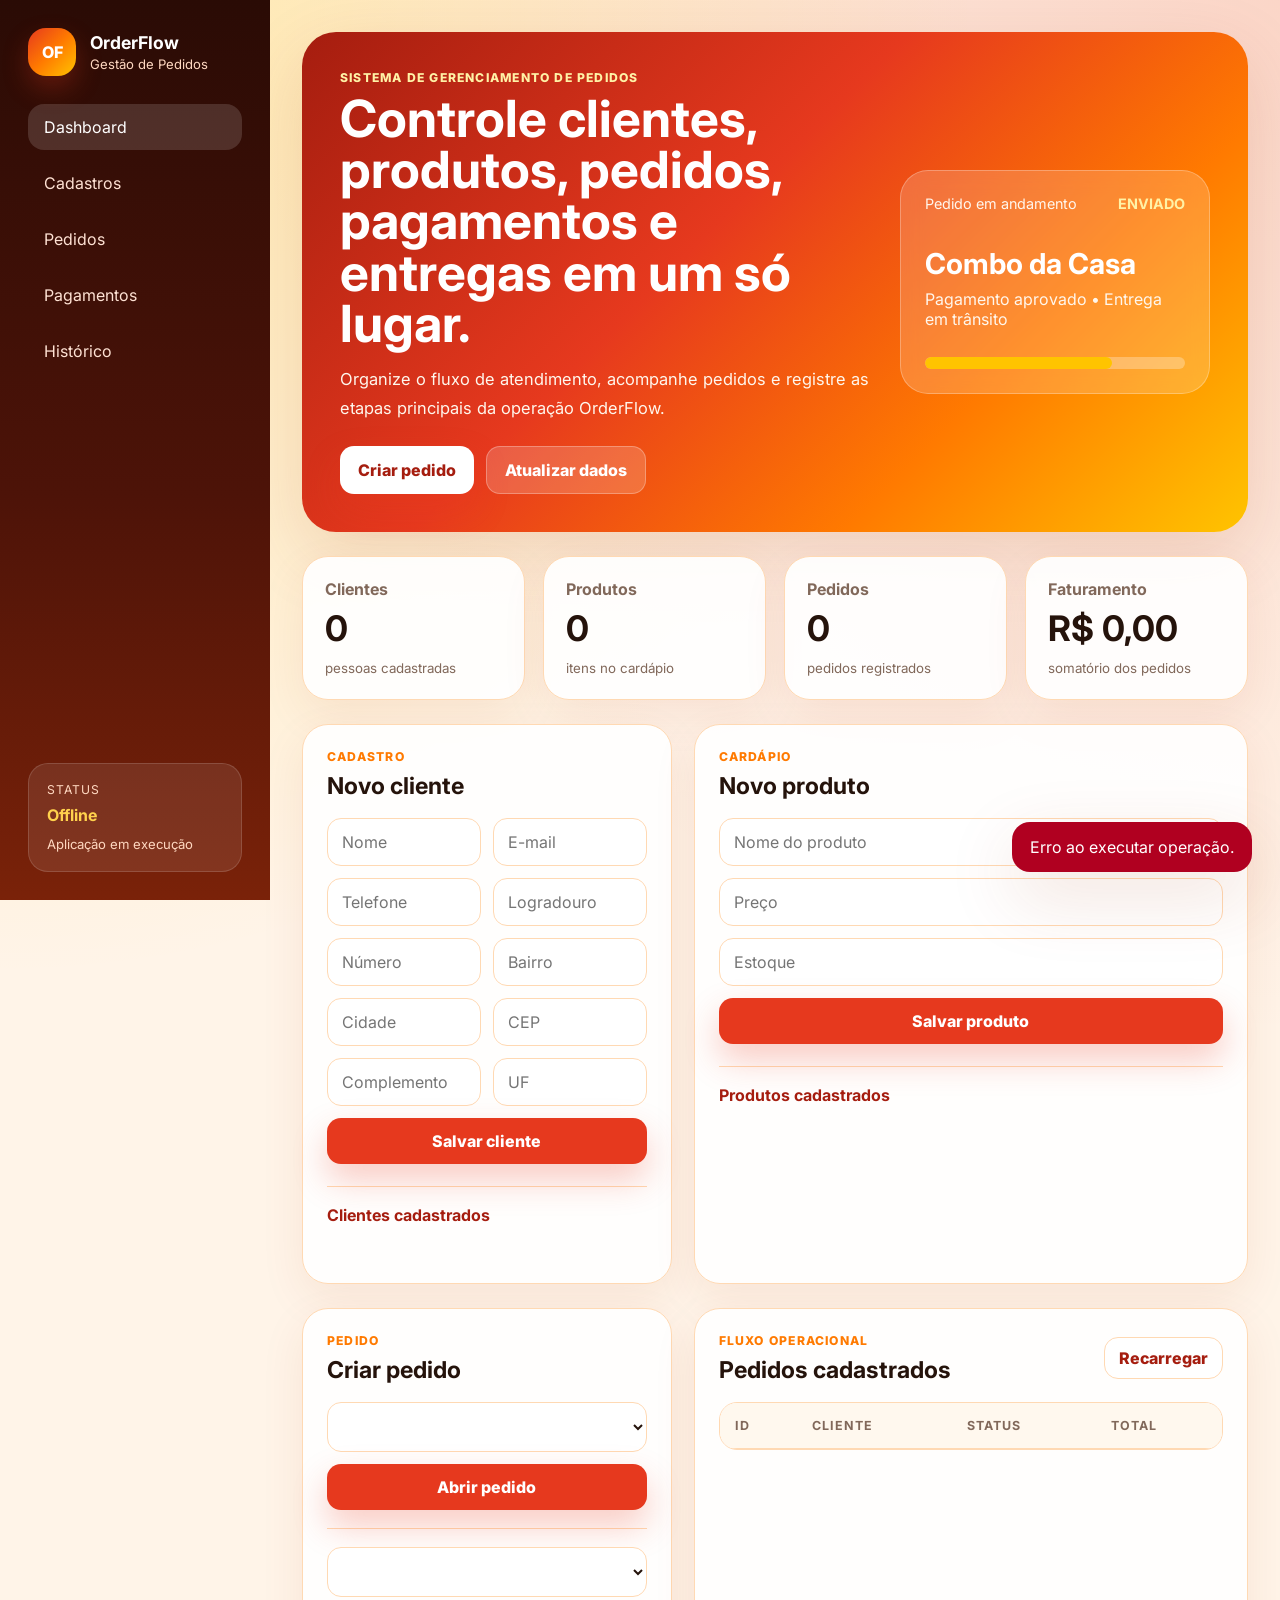
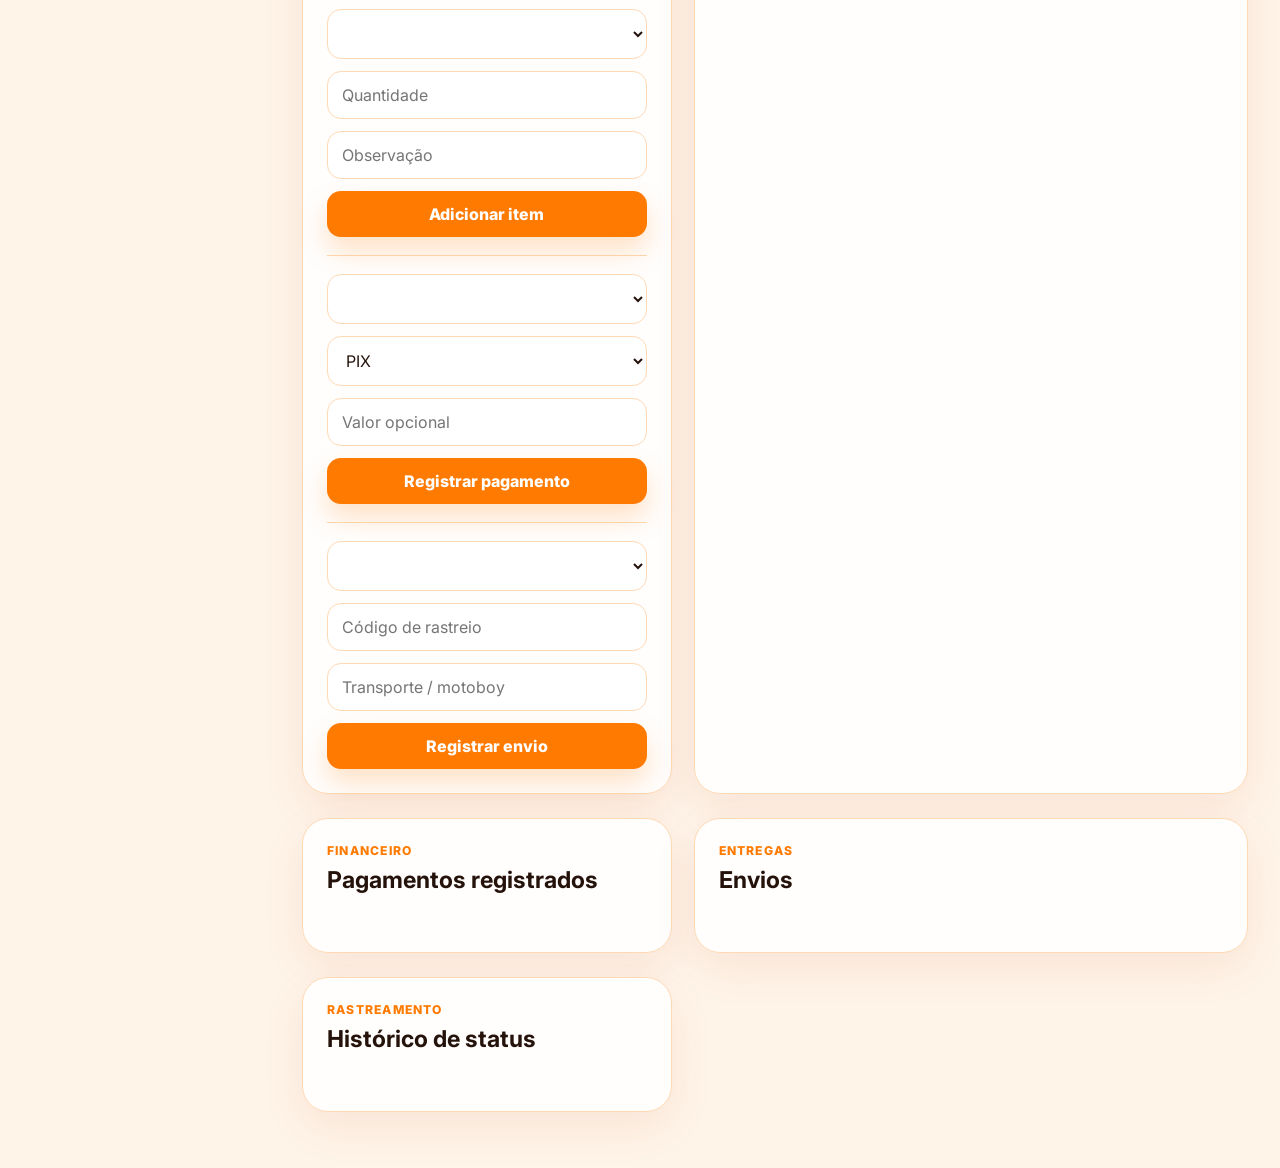
==== OrderFlow_Web/src/main/resources/static/index.html @ 85dd9ddb "OrderFlow" ====
<!DOCTYPE html>
<html lang="pt-BR">
<head>
    <meta charset="UTF-8">
    <meta name="viewport" content="width=device-width, initial-scale=1.0">
    <title>OrderFlow | Gestão de Pedidos</title>
    <link rel="preconnect" href="https://fonts.googleapis.com">
    <link rel="preconnect" href="https://fonts.gstatic.com" crossorigin>
    <link href="https://fonts.googleapis.com/css2?family=Inter:wght@400;500;600;700;800&display=swap" rel="stylesheet">
    <link rel="stylesheet" href="styles.css">
</head>
<body>
    <aside class="sidebar">
        <div class="brand">
            <div class="brand-icon">OF</div>
            <div>
                <strong>OrderFlow</strong>
                <span>Gestão de Pedidos</span>
            </div>
        </div>

        <nav>
            <a href="#dashboard" class="nav-link active">Dashboard</a>
            <a href="#cadastros" class="nav-link">Cadastros</a>
            <a href="#pedidos" class="nav-link">Pedidos</a>
            <a href="#financeiro" class="nav-link">Pagamentos</a>
            <a href="#historico" class="nav-link">Histórico</a>
        </nav>

        <div class="sidebar-card">
            <span>Status</span>
            <strong id="api-status">Verificando...</strong>
            <small>Aplicação em execução</small>
        </div>
    </aside>

    <main class="app">
        <section class="hero" id="dashboard">
            <div>
                <p class="eyebrow">Sistema de gerenciamento de pedidos</p>
                <h1>Controle clientes, produtos, pedidos, pagamentos e entregas em um só lugar.</h1>
                <p class="hero-text">Organize o fluxo de atendimento, acompanhe pedidos e registre as etapas principais da operação OrderFlow.</p>
                <div class="hero-actions">
                    <button class="primary" onclick="document.querySelector('#form-pedido').scrollIntoView({behavior:'smooth'})">Criar pedido</button>
                    <button class="ghost" onclick="carregarTudo()">Atualizar dados</button>
                </div>
            </div>
            <div class="order-preview">
                <div class="ticket-header">
                    <span>Pedido em andamento</span>
                    <strong id="preview-status">ENVIADO</strong>
                </div>
                <h3 id="preview-title">Combo da Casa</h3>
                <p id="preview-subtitle">Pagamento aprovado • Entrega em trânsito</p>
                <div class="progress-line"><span></span></div>
            </div>
        </section>

        <section class="metrics-grid">
            <article class="metric-card">
                <span>Clientes</span>
                <strong id="total-clientes">0</strong>
                <small>pessoas cadastradas</small>
            </article>
            <article class="metric-card">
                <span>Produtos</span>
                <strong id="total-produtos">0</strong>
                <small>itens no cardápio</small>
            </article>
            <article class="metric-card">
                <span>Pedidos</span>
                <strong id="total-pedidos">0</strong>
                <small>pedidos registrados</small>
            </article>
            <article class="metric-card">
                <span>Faturamento</span>
                <strong id="total-faturamento">R$ 0,00</strong>
                <small>somatório dos pedidos</small>
            </article>
        </section>

        <section class="content-grid" id="cadastros">
            <div class="panel">
                <div class="panel-header">
                    <div>
                        <p class="eyebrow">Cadastro</p>
                        <h2>Novo cliente</h2>
                    </div>
                </div>
                <form id="form-cliente" class="form-grid">
                    <input name="nome" placeholder="Nome" required>
                    <input name="email" placeholder="E-mail" required>
                    <input name="telefone" placeholder="Telefone" required>
                    <input name="logradouro" placeholder="Logradouro">
                    <input name="numero" type="number" placeholder="Número">
                    <input name="bairro" placeholder="Bairro">
                    <input name="cidade" placeholder="Cidade">
                    <input name="cep" placeholder="CEP">
                    <input name="complemento" placeholder="Complemento">
                    <input name="estado" placeholder="UF" maxlength="2">
                    <button class="primary full" type="submit">Salvar cliente</button>
                </form>

                <div class="list-header">
                    <h3>Clientes cadastrados</h3>
                </div>
                <div class="cards-list" id="lista-clientes"></div>
                <div class="pagination" id="pagination-clientes"></div>
            </div>

            <div class="panel">
                <div class="panel-header">
                    <div>
                        <p class="eyebrow">Cardápio</p>
                        <h2>Novo produto</h2>
                    </div>
                </div>
                <form id="form-produto" class="form-grid compact">
                    <input name="nome" placeholder="Nome do produto" required>
                    <input name="preco" type="number" step="0.01" placeholder="Preço" required>
                    <input name="estoque" type="number" placeholder="Estoque" required>
                    <button class="primary full" type="submit">Salvar produto</button>
                </form>

                <div class="list-header">
                    <h3>Produtos cadastrados</h3>
                </div>
                <div class="cards-list" id="lista-produtos"></div>
                <div class="pagination" id="pagination-produtos"></div>
            </div>
        </section>

        <section class="content-grid" id="pedidos">
            <div class="panel">
                <div class="panel-header">
                    <div>
                        <p class="eyebrow">Pedido</p>
                        <h2>Criar pedido</h2>
                    </div>
                </div>
                <form id="form-pedido" class="form-grid compact">
                    <select name="idCliente" id="select-cliente" required></select>
                    <button class="primary full" type="submit">Abrir pedido</button>
                </form>

                <form id="form-item" class="form-grid compact divided">
                    <select name="idPedido" id="select-pedido-item" required></select>
                    <select name="idProduto" id="select-produto" required></select>
                    <input name="quantidade" type="number" min="1" placeholder="Quantidade" required>
                    <input name="obs" placeholder="Observação">
                    <button class="secondary full" type="submit">Adicionar item</button>
                </form>

                <form id="form-pagamento" class="form-grid compact divided">
                    <select name="idPedido" id="select-pedido-pagamento" required></select>
                    <select name="metodoPagamento" required>
                        <option value="PIX">PIX</option>
                        <option value="Cartão de Crédito">Cartão de Crédito</option>
                        <option value="Cartão de Débito">Cartão de Débito</option>
                        <option value="Dinheiro">Dinheiro</option>
                    </select>
                    <input name="valor" type="number" step="0.01" placeholder="Valor opcional">
                    <button class="secondary full" type="submit">Registrar pagamento</button>
                </form>

                <form id="form-entrega" class="form-grid compact divided">
                    <select name="idPedido" id="select-pedido-entrega" required></select>
                    <input name="codigoRastreio" placeholder="Código de rastreio">
                    <input name="transporte" placeholder="Transporte / motoboy">
                    <button class="secondary full" type="submit">Registrar envio</button>
                </form>
            </div>

            <div class="panel wide">
                <div class="panel-header">
                    <div>
                        <p class="eyebrow">Fluxo operacional</p>
                        <h2>Pedidos cadastrados</h2>
                    </div>
                    <button class="ghost small" onclick="carregarTudo()">Recarregar</button>
                </div>
                <div class="table-wrap">
                    <table>
                        <thead>
                            <tr>
                                <th>ID</th>
                                <th>Cliente</th>
                                <th>Status</th>
                                <th>Total</th>
                                <th>Ações</th>
                            </tr>
                        </thead>
                        <tbody id="tabela-pedidos"></tbody>
                    </table>
                </div>
                <div class="pagination" id="pagination-pedidos"></div>
            </div>
        </section>

        <section class="content-grid" id="financeiro">
            <div class="panel wide">
                <div class="panel-header">
                    <div>
                        <p class="eyebrow">Financeiro</p>
                        <h2>Pagamentos registrados</h2>
                    </div>
                </div>
                <div class="cards-list" id="lista-pagamentos"></div>
                <div class="pagination" id="pagination-pagamentos"></div>
            </div>

            <div class="panel">
                <div class="panel-header">
                    <div>
                        <p class="eyebrow">Entregas</p>
                        <h2>Envios</h2>
                    </div>
                </div>
                <div class="cards-list" id="lista-entregas"></div>
                <div class="pagination" id="pagination-entregas"></div>
            </div>
        </section>

        <section class="content-grid" id="historico">
            <div class="panel wide">
                <div class="panel-header">
                    <div>
                        <p class="eyebrow">Rastreamento</p>
                        <h2>Histórico de status</h2>
                    </div>
                </div>
                <div class="timeline" id="timeline"></div>
                <div class="pagination" id="pagination-historico"></div>
            </div>
        </section>

        <div id="toast" class="toast"></div>
    </main>

    <script src="app.js"></script>
</body>
</html>
---- OrderFlow_Web/src/main/resources/static/styles.css ----
:root {
    --bg: #fff4e8;
    --surface: #ffffff;
    --surface-soft: #fff0d6;
    --text: #25130b;
    --muted: #81685a;
    --primary: #e6391e;
    --primary-dark: #a51d0f;
    --secondary: #ff7a00;
    --accent: #ffc400;
    --danger: #b00020;
    --success: #189b55;
    --line: #ffd9b3;
    --shadow: 0 24px 70px rgba(164, 55, 0, 0.15);
}

* { box-sizing: border-box; }
html { scroll-behavior: smooth; }
body {
    margin: 0;
    font-family: 'Inter', system-ui, -apple-system, BlinkMacSystemFont, 'Segoe UI', sans-serif;
    background:
        radial-gradient(circle at top left, rgba(255, 196, 0, .28) 0, transparent 32%),
        radial-gradient(circle at top right, rgba(230, 57, 30, .16) 0, transparent 34%),
        var(--bg);
    color: var(--text);
}

button, input, select { font: inherit; }

.sidebar {
    position: fixed;
    inset: 0 auto 0 0;
    width: 270px;
    padding: 28px;
    background: linear-gradient(180deg, #2a0b05, #4d1308 55%, #7a2209);
    color: #fff;
    display: flex;
    flex-direction: column;
    gap: 28px;
}

.brand { display: flex; align-items: center; gap: 14px; }
.brand-icon {
    width: 48px; height: 48px; border-radius: 18px;
    display: grid; place-items: center;
    background: linear-gradient(135deg, var(--primary), var(--secondary), var(--accent));
    font-weight: 800;
    color: #fff;
    box-shadow: 0 12px 26px rgba(230, 57, 30, .28);
}
.brand strong { display: block; font-size: 1.1rem; }
.brand span, .sidebar-card small { color: #ffd8c1; font-size: .82rem; }

nav { display: grid; gap: 10px; }
.nav-link {
    color: #ffe2d4; text-decoration: none; padding: 13px 16px; border-radius: 16px;
    transition: .2s ease;
}
.nav-link:hover, .nav-link.active { background: rgba(255,255,255,.14); color: #fff; }

.sidebar-card {
    margin-top: auto;
    padding: 18px;
    border-radius: 20px;
    background: rgba(255,255,255,.09);
    border: 1px solid rgba(255,255,255,.14);
}
.sidebar-card span { display: block; color: #ffd8c1; font-size: .76rem; text-transform: uppercase; letter-spacing: .08em; }
.sidebar-card strong { display: block; margin: 8px 0; color: #ffd24d; }

.app { margin-left: 270px; padding: 32px; }

.hero {
    min-height: 320px;
    border-radius: 34px;
    padding: 38px;
    display: grid;
    grid-template-columns: 1.45fr .85fr;
    gap: 30px;
    align-items: center;
    background: linear-gradient(135deg, #a51d0f, #e6391e 42%, #ff7a00 72%, #ffc400);
    color: #fff;
    box-shadow: var(--shadow);
}

.eyebrow { margin: 0 0 8px; color: var(--secondary); font-size: .76rem; text-transform: uppercase; font-weight: 800; letter-spacing: .1em; }
.hero .eyebrow { color: #fff2a6; }
h1 { margin: 0; font-size: clamp(2rem, 4vw, 4rem); line-height: 1; max-width: 820px; }
.hero-text { color: #fff7ed; max-width: 680px; font-size: 1.03rem; line-height: 1.7; }
.hero-actions { display: flex; gap: 12px; flex-wrap: wrap; margin-top: 24px; }

button {
    border: none; border-radius: 14px; padding: 13px 18px; cursor: pointer; font-weight: 800;
    transition: transform .15s ease, box-shadow .15s ease, opacity .15s ease;
}
button:hover { transform: translateY(-1px); }
button:disabled { opacity: .55; cursor: not-allowed; transform: none; }
.primary { background: var(--primary); color: #fff; box-shadow: 0 16px 34px rgba(230, 57, 30, .26); }
.hero .primary { background: #fff; color: var(--primary-dark); }
.secondary { background: var(--secondary); color: #fff; box-shadow: 0 14px 28px rgba(255, 122, 0, .22); }
.ghost { background: rgba(255,255,255,.18); color: inherit; border: 1px solid rgba(255,255,255,.28); }
.ghost.small { color: var(--primary-dark); border-color: var(--line); background: #fff; padding: 10px 14px; }
.full { width: 100%; }

.order-preview {
    background: rgba(255,255,255,.18);
    border: 1px solid rgba(255,255,255,.27);
    padding: 24px;
    border-radius: 28px;
    backdrop-filter: blur(10px);
}
.ticket-header { display: flex; justify-content: space-between; gap: 12px; color: #fff7ed; font-size: .9rem; }
.ticket-header strong { color: #fff2a6; }
.order-preview h3 { font-size: 1.8rem; margin: 34px 0 8px; }
.order-preview p { margin: 0; color: #fff7ed; }
.progress-line { margin-top: 28px; height: 12px; border-radius: 999px; background: rgba(255,255,255,.28); overflow: hidden; }
.progress-line span { display: block; height: 100%; width: 72%; border-radius: inherit; background: var(--accent); }

.metrics-grid {
    display: grid;
    grid-template-columns: repeat(4, minmax(0, 1fr));
    gap: 18px;
    margin: 24px 0;
}
.metric-card, .panel {
    background: rgba(255,255,255,.92);
    border: 1px solid var(--line);
    border-radius: 26px;
    box-shadow: 0 15px 45px rgba(164, 55, 0, .08);
}
.metric-card { padding: 22px; }
.metric-card span { display: block; color: var(--muted); font-weight: 700; }
.metric-card strong { display: block; font-size: 2.2rem; margin: 8px 0; }
.metric-card small { color: var(--muted); }

.content-grid {
    display: grid;
    grid-template-columns: minmax(310px, .8fr) minmax(420px, 1.2fr);
    gap: 22px;
    margin-bottom: 24px;
}
.panel { padding: 24px; }
.panel.wide { min-width: 0; }
.panel-header { display: flex; justify-content: space-between; align-items: center; gap: 14px; margin-bottom: 18px; }
.panel-header h2 { margin: 0; font-size: 1.45rem; }
.list-header { margin-top: 22px; padding-top: 18px; border-top: 1px solid var(--line); }
.list-header h3 { margin: 0; font-size: 1rem; color: var(--primary-dark); }

.form-grid { display: grid; grid-template-columns: repeat(2, minmax(0, 1fr)); gap: 12px; }
.form-grid.compact { grid-template-columns: 1fr; }
.form-grid.divided { margin-top: 18px; padding-top: 18px; border-top: 1px solid var(--line); }
input, select {
    width: 100%;
    border: 1px solid var(--line);
    background: #fff;
    color: var(--text);
    border-radius: 14px;
    padding: 13px 14px;
    outline: none;
}
input:focus, select:focus { border-color: var(--secondary); box-shadow: 0 0 0 4px rgba(255, 122, 0, .12); }
.form-grid .full { grid-column: 1 / -1; }

.cards-list { display: grid; gap: 12px; margin-top: 18px; }
.data-card, .product-card, .delivery-card, .payment-card {
    border: 1px solid var(--line);
    border-radius: 18px;
    padding: 15px;
    background: #fff;
}
.product-card, .data-card, .payment-card { display: flex; justify-content: space-between; gap: 12px; align-items: center; }
.product-card strong, .delivery-card strong, .data-card strong, .payment-card strong { display: block; }
.product-card span, .delivery-card span, .data-card span, .payment-card span { color: var(--muted); font-size: .9rem; }
.price { color: var(--primary-dark); font-weight: 800; white-space: nowrap; }
.muted { color: var(--muted); }

.table-wrap { overflow: auto; border-radius: 18px; border: 1px solid var(--line); }
table { width: 100%; border-collapse: collapse; min-width: 640px; background: #fff; }
th, td { padding: 15px; text-align: left; border-bottom: 1px solid var(--line); }
th { font-size: .78rem; color: var(--muted); text-transform: uppercase; letter-spacing: .08em; background: #fff8ee; }
tr:last-child td { border-bottom: 0; }
.status {
    display: inline-flex; align-items: center; justify-content: center;
    min-width: 104px; padding: 7px 10px; border-radius: 999px;
    background: var(--surface-soft); color: var(--primary-dark); font-size: .78rem; font-weight: 800;
}
.action-row { display: flex; gap: 8px; flex-wrap: wrap; }
.action-row button { padding: 9px 11px; font-size: .82rem; }

.pagination {
    display: flex;
    align-items: center;
    justify-content: flex-end;
    gap: 8px;
    flex-wrap: wrap;
    margin-top: 16px;
}
.pagination span { color: var(--muted); font-size: .88rem; margin-right: 6px; }
.pagination button {
    padding: 8px 11px;
    border: 1px solid var(--line);
    background: #fff;
    color: var(--primary-dark);
    border-radius: 12px;
    box-shadow: none;
}
.pagination button.active {
    background: var(--primary);
    border-color: var(--primary);
    color: #fff;
}

.timeline { display: grid; gap: 12px; }
.timeline-item {
    display: grid;
    grid-template-columns: 12px 1fr;
    gap: 14px;
    align-items: start;
    padding: 14px;
    border: 1px solid var(--line);
    border-radius: 18px;
    background: #fff;
}
.timeline-dot { width: 12px; height: 12px; margin-top: 5px; border-radius: 999px; background: var(--secondary); box-shadow: 0 0 0 6px rgba(255,122,0,.13); }
.timeline-item strong { display: block; }
.timeline-item span { color: var(--muted); font-size: .9rem; }

.toast {
    position: fixed;
    right: 28px;
    bottom: 28px;
    max-width: 420px;
    padding: 15px 18px;
    border-radius: 18px;
    background: #3a1008;
    color: #fff;
    box-shadow: var(--shadow);
    opacity: 0;
    pointer-events: none;
    transform: translateY(16px);
    transition: .22s ease;
    z-index: 10;
}
.toast.show { opacity: 1; transform: translateY(0); }
.toast.error { background: var(--danger); }

@media (max-width: 1100px) {
    .sidebar { position: static; width: auto; flex-direction: row; align-items: center; flex-wrap: wrap; }
    .sidebar-card { margin-top: 0; margin-left: auto; }
    nav { grid-template-columns: repeat(5, auto); }
    .app { margin-left: 0; padding: 18px; }
    .hero, .content-grid { grid-template-columns: 1fr; }
    .metrics-grid { grid-template-columns: repeat(2, minmax(0, 1fr)); }
}

@media (max-width: 720px) {
    .sidebar { padding: 18px; }
    nav { width: 100%; grid-template-columns: repeat(2, 1fr); }
    .hero { padding: 24px; border-radius: 24px; }
    .metrics-grid { grid-template-columns: 1fr; }
    .form-grid { grid-template-columns: 1fr; }
    .product-card, .data-card, .payment-card { align-items: flex-start; flex-direction: column; }
    .pagination { justify-content: flex-start; }
}
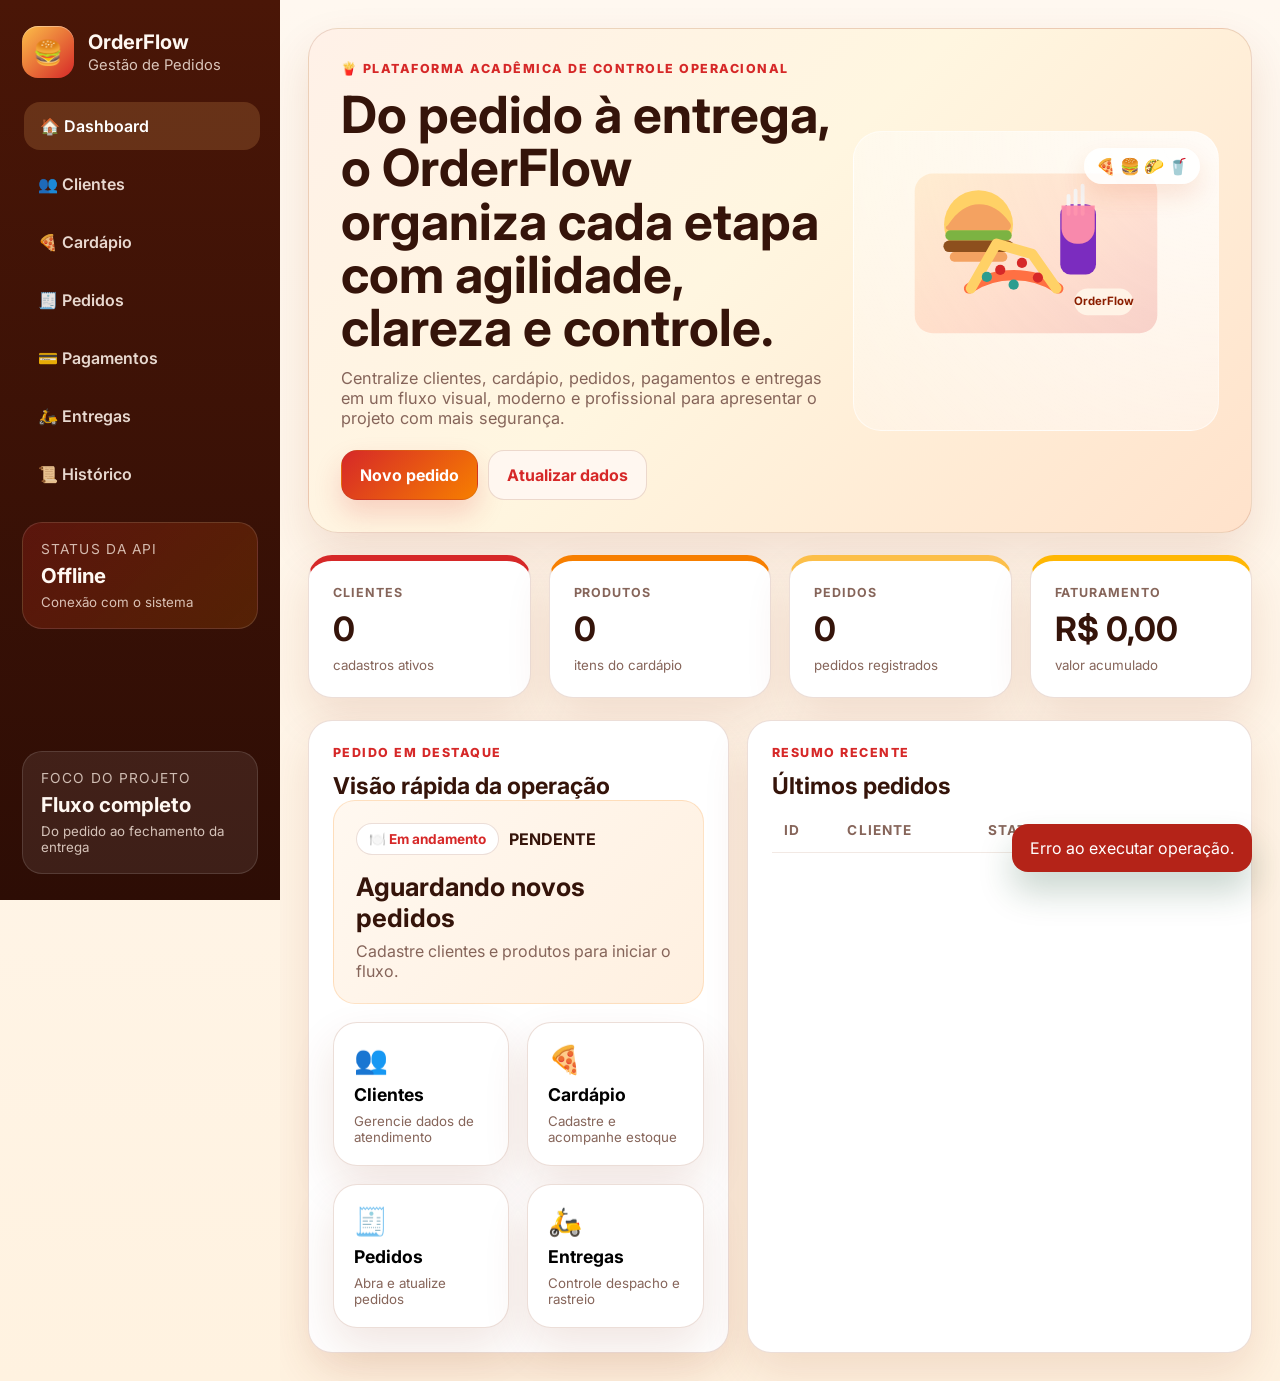
==== commit 18eccd4d: "OrderFlow" ====
--- a/OrderFlow_Web/src/main/resources/static/index.html
+++ b/OrderFlow_Web/src/main/resources/static/index.html
@@ -10,233 +10,411 @@
     <link rel="stylesheet" href="styles.css">
 </head>
 <body>
-    <aside class="sidebar">
-        <div class="brand">
-            <div class="brand-icon">OF</div>
-            <div>
-                <strong>OrderFlow</strong>
-                <span>Gestão de Pedidos</span>
+    <div class="layout">
+        <aside class="sidebar">
+            <div class="brand-block">
+                <div class="brand-icon">🍔</div>
+                <div>
+                    <strong>OrderFlow</strong>
+                    <span>Gestão de Pedidos</span>
+                </div>
             </div>
-        </div>
-
-        <nav>
-            <a href="#dashboard" class="nav-link active">Dashboard</a>
-            <a href="#cadastros" class="nav-link">Cadastros</a>
-            <a href="#pedidos" class="nav-link">Pedidos</a>
-            <a href="#financeiro" class="nav-link">Pagamentos</a>
-            <a href="#historico" class="nav-link">Histórico</a>
-        </nav>
-
-        <div class="sidebar-card">
-            <span>Status</span>
-            <strong id="api-status">Verificando...</strong>
-            <small>Aplicação em execução</small>
-        </div>
-    </aside>
-
-    <main class="app">
-        <section class="hero" id="dashboard">
-            <div>
-                <p class="eyebrow">Sistema de gerenciamento de pedidos</p>
-                <h1>Controle clientes, produtos, pedidos, pagamentos e entregas em um só lugar.</h1>
-                <p class="hero-text">Organize o fluxo de atendimento, acompanhe pedidos e registre as etapas principais da operação OrderFlow.</p>
-                <div class="hero-actions">
-                    <button class="primary" onclick="document.querySelector('#form-pedido').scrollIntoView({behavior:'smooth'})">Criar pedido</button>
-                    <button class="ghost" onclick="carregarTudo()">Atualizar dados</button>
-                </div>
+
+            <nav class="sidebar-nav">
+                <a href="#dashboard" class="nav-link active">🏠 Dashboard</a>
+                <a href="#clientes" class="nav-link">👥 Clientes</a>
+                <a href="#produtos" class="nav-link">🍕 Cardápio</a>
+                <a href="#pedidos" class="nav-link">🧾 Pedidos</a>
+                <a href="#pagamentos" class="nav-link">💳 Pagamentos</a>
+                <a href="#entregas" class="nav-link">🛵 Entregas</a>
+                <a href="#historico" class="nav-link">📜 Histórico</a>
+            </nav>
+
+            <div class="sidebar-card warm">
+                <span>Status da API</span>
+                <strong id="api-status">Verificando...</strong>
+                <small>Conexão com o sistema</small>
             </div>
-            <div class="order-preview">
-                <div class="ticket-header">
-                    <span>Pedido em andamento</span>
-                    <strong id="preview-status">ENVIADO</strong>
-                </div>
-                <h3 id="preview-title">Combo da Casa</h3>
-                <p id="preview-subtitle">Pagamento aprovado • Entrega em trânsito</p>
-                <div class="progress-line"><span></span></div>
+
+            <div class="sidebar-card muted-card">
+                <span>Foco do projeto</span>
+                <strong>Fluxo completo</strong>
+                <small>Do pedido ao fechamento da entrega</small>
             </div>
-        </section>
-
-        <section class="metrics-grid">
-            <article class="metric-card">
-                <span>Clientes</span>
-                <strong id="total-clientes">0</strong>
-                <small>pessoas cadastradas</small>
-            </article>
-            <article class="metric-card">
-                <span>Produtos</span>
-                <strong id="total-produtos">0</strong>
-                <small>itens no cardápio</small>
-            </article>
-            <article class="metric-card">
-                <span>Pedidos</span>
-                <strong id="total-pedidos">0</strong>
-                <small>pedidos registrados</small>
-            </article>
-            <article class="metric-card">
-                <span>Faturamento</span>
-                <strong id="total-faturamento">R$ 0,00</strong>
-                <small>somatório dos pedidos</small>
-            </article>
-        </section>
-
-        <section class="content-grid" id="cadastros">
-            <div class="panel">
-                <div class="panel-header">
-                    <div>
-                        <p class="eyebrow">Cadastro</p>
-                        <h2>Novo cliente</h2>
-                    </div>
-                </div>
-                <form id="form-cliente" class="form-grid">
-                    <input name="nome" placeholder="Nome" required>
-                    <input name="email" placeholder="E-mail" required>
-                    <input name="telefone" placeholder="Telefone" required>
-                    <input name="logradouro" placeholder="Logradouro">
-                    <input name="numero" type="number" placeholder="Número">
-                    <input name="bairro" placeholder="Bairro">
-                    <input name="cidade" placeholder="Cidade">
-                    <input name="cep" placeholder="CEP">
-                    <input name="complemento" placeholder="Complemento">
-                    <input name="estado" placeholder="UF" maxlength="2">
-                    <button class="primary full" type="submit">Salvar cliente</button>
-                </form>
-
-                <div class="list-header">
-                    <h3>Clientes cadastrados</h3>
-                </div>
-                <div class="cards-list" id="lista-clientes"></div>
-                <div class="pagination" id="pagination-clientes"></div>
-            </div>
-
-            <div class="panel">
-                <div class="panel-header">
-                    <div>
-                        <p class="eyebrow">Cardápio</p>
-                        <h2>Novo produto</h2>
-                    </div>
-                </div>
-                <form id="form-produto" class="form-grid compact">
-                    <input name="nome" placeholder="Nome do produto" required>
-                    <input name="preco" type="number" step="0.01" placeholder="Preço" required>
-                    <input name="estoque" type="number" placeholder="Estoque" required>
-                    <button class="primary full" type="submit">Salvar produto</button>
-                </form>
-
-                <div class="list-header">
-                    <h3>Produtos cadastrados</h3>
-                </div>
-                <div class="cards-list" id="lista-produtos"></div>
-                <div class="pagination" id="pagination-produtos"></div>
-            </div>
-        </section>
-
-        <section class="content-grid" id="pedidos">
-            <div class="panel">
-                <div class="panel-header">
-                    <div>
-                        <p class="eyebrow">Pedido</p>
-                        <h2>Criar pedido</h2>
-                    </div>
-                </div>
-                <form id="form-pedido" class="form-grid compact">
-                    <select name="idCliente" id="select-cliente" required></select>
-                    <button class="primary full" type="submit">Abrir pedido</button>
-                </form>
-
-                <form id="form-item" class="form-grid compact divided">
-                    <select name="idPedido" id="select-pedido-item" required></select>
-                    <select name="idProduto" id="select-produto" required></select>
-                    <input name="quantidade" type="number" min="1" placeholder="Quantidade" required>
-                    <input name="obs" placeholder="Observação">
-                    <button class="secondary full" type="submit">Adicionar item</button>
-                </form>
-
-                <form id="form-pagamento" class="form-grid compact divided">
-                    <select name="idPedido" id="select-pedido-pagamento" required></select>
-                    <select name="metodoPagamento" required>
-                        <option value="PIX">PIX</option>
-                        <option value="Cartão de Crédito">Cartão de Crédito</option>
-                        <option value="Cartão de Débito">Cartão de Débito</option>
-                        <option value="Dinheiro">Dinheiro</option>
-                    </select>
-                    <input name="valor" type="number" step="0.01" placeholder="Valor opcional">
-                    <button class="secondary full" type="submit">Registrar pagamento</button>
-                </form>
-
-                <form id="form-entrega" class="form-grid compact divided">
-                    <select name="idPedido" id="select-pedido-entrega" required></select>
-                    <input name="codigoRastreio" placeholder="Código de rastreio">
-                    <input name="transporte" placeholder="Transporte / motoboy">
-                    <button class="secondary full" type="submit">Registrar envio</button>
-                </form>
-            </div>
-
-            <div class="panel wide">
-                <div class="panel-header">
-                    <div>
-                        <p class="eyebrow">Fluxo operacional</p>
-                        <h2>Pedidos cadastrados</h2>
-                    </div>
-                    <button class="ghost small" onclick="carregarTudo()">Recarregar</button>
-                </div>
-                <div class="table-wrap">
-                    <table>
-                        <thead>
-                            <tr>
-                                <th>ID</th>
-                                <th>Cliente</th>
-                                <th>Status</th>
-                                <th>Total</th>
-                                <th>Ações</th>
-                            </tr>
-                        </thead>
-                        <tbody id="tabela-pedidos"></tbody>
-                    </table>
-                </div>
-                <div class="pagination" id="pagination-pedidos"></div>
-            </div>
-        </section>
-
-        <section class="content-grid" id="financeiro">
-            <div class="panel wide">
-                <div class="panel-header">
-                    <div>
-                        <p class="eyebrow">Financeiro</p>
-                        <h2>Pagamentos registrados</h2>
-                    </div>
-                </div>
-                <div class="cards-list" id="lista-pagamentos"></div>
-                <div class="pagination" id="pagination-pagamentos"></div>
-            </div>
-
-            <div class="panel">
-                <div class="panel-header">
-                    <div>
-                        <p class="eyebrow">Entregas</p>
-                        <h2>Envios</h2>
-                    </div>
-                </div>
-                <div class="cards-list" id="lista-entregas"></div>
-                <div class="pagination" id="pagination-entregas"></div>
-            </div>
-        </section>
-
-        <section class="content-grid" id="historico">
-            <div class="panel wide">
-                <div class="panel-header">
-                    <div>
-                        <p class="eyebrow">Rastreamento</p>
-                        <h2>Histórico de status</h2>
-                    </div>
-                </div>
-                <div class="timeline" id="timeline"></div>
-                <div class="pagination" id="pagination-historico"></div>
-            </div>
-        </section>
-
-        <div id="toast" class="toast"></div>
-    </main>
-
+        </aside>
+
+        <main class="main-content">
+            <section id="screen-dashboard" class="screen active">
+                <header class="hero">
+                    <div class="hero-copy">
+                        <p class="eyebrow">🍟 Plataforma acadêmica de controle operacional</p>
+                        <h1>Do pedido à entrega, o OrderFlow organiza cada etapa com agilidade, clareza e controle.</h1>
+                        <p class="hero-text">Centralize clientes, cardápio, pedidos, pagamentos e entregas em um fluxo visual, moderno e profissional para apresentar o projeto com mais segurança.</p>
+                        <div class="hero-actions">
+                            <button class="primary" type="button" data-screen="pedidos">Novo pedido</button>
+                            <button class="ghost" type="button" onclick="carregarTudo()">Atualizar dados</button>
+                        </div>
+                    </div>
+                    <div class="hero-visual">
+                        <div class="food-badge">🍕 🍔 🌮 🥤</div>
+                        <svg viewBox="0 0 520 360" aria-hidden="true">
+                            <defs>
+                                <linearGradient id="g1" x1="0%" y1="0%" x2="100%" y2="100%">
+                                    <stop offset="0%" stop-color="#ffb24d" />
+                                    <stop offset="55%" stop-color="#ff7043" />
+                                    <stop offset="100%" stop-color="#d62828" />
+                                </linearGradient>
+                            </defs>
+                            <rect x="70" y="40" rx="28" ry="28" width="380" height="250" fill="url(#g1)" opacity="0.18"/>
+                            <circle cx="170" cy="120" r="54" fill="#ffd166"/>
+                            <path d="M122 121c14-22 31-33 49-33 18 0 34 9 48 29 4 5 1 12-5 12h-88c-7 0-10-5-4-8z" fill="#f4a261"/>
+                            <rect x="118" y="129" width="104" height="16" rx="8" fill="#7cb342"/>
+                            <rect x="115" y="145" width="110" height="18" rx="9" fill="#8d4f1d"/>
+                            <rect x="125" y="163" width="90" height="15" rx="7" fill="#f4a261"/>
+                            <rect x="298" y="88" width="56" height="110" rx="16" fill="#7b2cbf"/>
+                            <rect x="308" y="72" width="6" height="34" rx="3" fill="#f5f5f5"/>
+                            <rect x="319" y="64" width="6" height="42" rx="3" fill="#f5f5f5"/>
+                            <rect x="330" y="56" width="6" height="50" rx="3" fill="#f5f5f5"/>
+                            <path d="M300 90h52v36c0 13-11 24-24 24h-4c-13 0-24-11-24-24V90z" fill="#ff8fab" opacity="0.95"/>
+                            <path d="M155 220c40-28 100-28 140 0" fill="none" stroke="#ff7043" stroke-width="16" stroke-linecap="round"/>
+                            <path d="M158 220l40-70 56 16 38 54" fill="none" stroke="#ffd166" stroke-width="16" stroke-linecap="round" stroke-linejoin="round"/>
+                            <circle cx="204" cy="191" r="8" fill="#d62828"/>
+                            <circle cx="238" cy="180" r="8" fill="#d62828"/>
+                            <circle cx="263" cy="203" r="8" fill="#d62828"/>
+                            <circle cx="225" cy="214" r="8" fill="#2a9d8f"/>
+                            <circle cx="183" cy="202" r="8" fill="#2a9d8f"/>
+                            <rect x="320" y="220" width="92" height="42" rx="21" fill="#fff3e6"/>
+                            <text x="366" y="246" text-anchor="middle" font-size="18" font-family="Inter, sans-serif" fill="#8b1e00" font-weight="700">OrderFlow</text>
+                        </svg>
+                    </div>
+                </header>
+
+                <section class="metrics-grid">
+                    <article class="metric-card accent-red">
+                        <span>Clientes</span>
+                        <strong id="total-clientes">0</strong>
+                        <small>cadastros ativos</small>
+                    </article>
+                    <article class="metric-card accent-orange">
+                        <span>Produtos</span>
+                        <strong id="total-produtos">0</strong>
+                        <small>itens do cardápio</small>
+                    </article>
+                    <article class="metric-card accent-yellow">
+                        <span>Pedidos</span>
+                        <strong id="total-pedidos">0</strong>
+                        <small>pedidos registrados</small>
+                    </article>
+                    <article class="metric-card accent-gold">
+                        <span>Faturamento</span>
+                        <strong id="total-faturamento">R$ 0,00</strong>
+                        <small>valor acumulado</small>
+                    </article>
+                </section>
+
+                <section class="content-grid dashboard-grid">
+                    <article class="panel">
+                        <div class="panel-header compact-header">
+                            <div>
+                                <p class="eyebrow">Pedido em destaque</p>
+                                <h2>Visão rápida da operação</h2>
+                            </div>
+                        </div>
+                        <div class="spotlight-card">
+                            <div class="spotlight-top">
+                                <span class="chip">🍽️ Em andamento</span>
+                                <strong id="preview-status">PENDENTE</strong>
+                            </div>
+                            <h3 id="preview-title">Aguardando novos pedidos</h3>
+                            <p id="preview-subtitle">Cadastre clientes e produtos para iniciar o fluxo.</p>
+                        </div>
+                        <div class="quick-links">
+                            <button type="button" class="shortcut-card" data-screen="clientes">
+                                <span>👥</span>
+                                <strong>Clientes</strong>
+                                <small>Gerencie dados de atendimento</small>
+                            </button>
+                            <button type="button" class="shortcut-card" data-screen="produtos">
+                                <span>🍕</span>
+                                <strong>Cardápio</strong>
+                                <small>Cadastre e acompanhe estoque</small>
+                            </button>
+                            <button type="button" class="shortcut-card" data-screen="pedidos">
+                                <span>🧾</span>
+                                <strong>Pedidos</strong>
+                                <small>Abra e atualize pedidos</small>
+                            </button>
+                            <button type="button" class="shortcut-card" data-screen="entregas">
+                                <span>🛵</span>
+                                <strong>Entregas</strong>
+                                <small>Controle despacho e rastreio</small>
+                            </button>
+                        </div>
+                    </article>
+
+                    <article class="panel wide">
+                        <div class="panel-header compact-header">
+                            <div>
+                                <p class="eyebrow">Resumo recente</p>
+                                <h2>Últimos pedidos</h2>
+                            </div>
+                        </div>
+                        <div class="table-wrap">
+                            <table>
+                                <thead>
+                                    <tr>
+                                        <th>ID</th>
+                                        <th>Cliente</th>
+                                        <th>Status</th>
+                                        <th>Total</th>
+                                    </tr>
+                                </thead>
+                                <tbody id="dashboard-pedidos"></tbody>
+                            </table>
+                        </div>
+                    </article>
+                </section>
+            </section>
+
+            <section id="screen-clientes" class="screen">
+                <div class="screen-header">
+                    <div>
+                        <p class="eyebrow">👥 Gestão de clientes</p>
+                        <h1>Cadastros de clientes</h1>
+                        <p>Registre informações de contato e mantenha o atendimento organizado.</p>
+                    </div>
+                </div>
+                <section class="content-grid">
+                    <article class="panel">
+                        <div class="panel-header compact-header">
+                            <div>
+                                <h2>Novo cliente</h2>
+                            </div>
+                        </div>
+                        <form id="form-cliente" class="form-grid">
+                            <input name="nome" placeholder="Nome" required>
+                            <input name="email" placeholder="E-mail" required>
+                            <input name="telefone" placeholder="Telefone" required>
+                            <input name="logradouro" placeholder="Logradouro">
+                            <input name="numero" type="number" placeholder="Número">
+                            <input name="bairro" placeholder="Bairro">
+                            <input name="cidade" placeholder="Cidade">
+                            <input name="cep" placeholder="CEP">
+                            <input name="complemento" placeholder="Complemento">
+                            <input name="estado" placeholder="UF" maxlength="2">
+                            <button class="primary full" type="submit">Salvar cliente</button>
+                        </form>
+                    </article>
+
+                    <article class="panel wide">
+                        <div class="panel-header compact-header">
+                            <div>
+                                <h2>Clientes cadastrados</h2>
+                            </div>
+                        </div>
+                        <div class="cards-list" id="lista-clientes"></div>
+                        <div class="pagination" id="pagination-clientes"></div>
+                    </article>
+                </section>
+            </section>
+
+            <section id="screen-produtos" class="screen">
+                <div class="screen-header">
+                    <div>
+                        <p class="eyebrow">🍕 Gestão de cardápio</p>
+                        <h1>Produtos</h1>
+                        <p>Mantenha o cardápio atualizado com preço, estoque e identidade visual mais alinhada ao tema de comida.</p>
+                    </div>
+                </div>
+                <section class="content-grid">
+                    <article class="panel">
+                        <div class="panel-header compact-header">
+                            <div>
+                                <h2>Novo produto</h2>
+                            </div>
+                        </div>
+                        <form id="form-produto" class="form-grid compact">
+                            <input name="nome" placeholder="Nome do produto" required>
+                            <input name="preco" type="number" step="0.01" placeholder="Preço" required>
+                            <input name="estoque" type="number" placeholder="Estoque" required>
+                            <button class="primary full" type="submit">Salvar produto</button>
+                        </form>
+                    </article>
+
+                    <article class="panel wide">
+                        <div class="panel-header compact-header">
+                            <div>
+                                <h2>Itens do cardápio</h2>
+                            </div>
+                        </div>
+                        <div class="cards-list product-list" id="lista-produtos"></div>
+                        <div class="pagination" id="pagination-produtos"></div>
+                    </article>
+                </section>
+            </section>
+
+            <section id="screen-pedidos" class="screen">
+                <div class="screen-header">
+                    <div>
+                        <p class="eyebrow">🧾 Gestão de pedidos</p>
+                        <h1>Pedidos</h1>
+                        <p>Abra pedidos, adicione itens e acompanhe o andamento do preparo até a conclusão.</p>
+                    </div>
+                </div>
+                <section class="content-grid">
+                    <article class="panel">
+                        <div class="panel-header compact-header">
+                            <div>
+                                <h2>Abrir novo pedido</h2>
+                            </div>
+                        </div>
+                        <form id="form-pedido" class="form-grid compact">
+                            <select name="idCliente" id="select-cliente" required></select>
+                            <button class="primary full" type="submit">Abrir pedido</button>
+                        </form>
+
+                        <div class="panel-divider"></div>
+
+                        <div class="panel-header compact-header">
+                            <div>
+                                <h2>Adicionar item</h2>
+                            </div>
+                        </div>
+                        <form id="form-item" class="form-grid compact divided">
+                            <select name="idPedido" id="select-pedido-item" required></select>
+                            <select name="idProduto" id="select-produto" required></select>
+                            <input name="quantidade" type="number" min="1" placeholder="Quantidade" required>
+                            <input name="obs" placeholder="Observação">
+                            <button class="secondary full" type="submit">Adicionar item</button>
+                        </form>
+                    </article>
+
+                    <article class="panel wide">
+                        <div class="panel-header">
+                            <div>
+                                <p class="eyebrow">Acompanhamento</p>
+                                <h2>Lista de pedidos</h2>
+                            </div>
+                            <button class="ghost small" type="button" onclick="carregarTudo()">Recarregar</button>
+                        </div>
+                        <div class="table-wrap">
+                            <table>
+                                <thead>
+                                    <tr>
+                                        <th>ID</th>
+                                        <th>Cliente</th>
+                                        <th>Status</th>
+                                        <th>Total</th>
+                                        <th>Ações</th>
+                                    </tr>
+                                </thead>
+                                <tbody id="tabela-pedidos"></tbody>
+                            </table>
+                        </div>
+                        <div class="pagination" id="pagination-pedidos"></div>
+                    </article>
+                </section>
+            </section>
+
+            <section id="screen-pagamentos" class="screen">
+                <div class="screen-header">
+                    <div>
+                        <p class="eyebrow">💳 Gestão financeira</p>
+                        <h1>Pagamentos</h1>
+                        <p>Registre os pagamentos vinculados aos pedidos e acompanhe a movimentação financeira.</p>
+                    </div>
+                </div>
+                <section class="content-grid">
+                    <article class="panel">
+                        <div class="panel-header compact-header">
+                            <div>
+                                <h2>Registrar pagamento</h2>
+                            </div>
+                        </div>
+                        <form id="form-pagamento" class="form-grid compact divided">
+                            <select name="idPedido" id="select-pedido-pagamento" required></select>
+                            <select name="metodoPagamento" required>
+                                <option value="PIX">PIX</option>
+                                <option value="Cartão de Crédito">Cartão de Crédito</option>
+                                <option value="Cartão de Débito">Cartão de Débito</option>
+                                <option value="Dinheiro">Dinheiro</option>
+                            </select>
+                            <input name="valor" type="number" step="0.01" placeholder="Valor opcional">
+                            <button class="primary full" type="submit">Registrar pagamento</button>
+                        </form>
+                    </article>
+
+                    <article class="panel wide">
+                        <div class="panel-header compact-header">
+                            <div>
+                                <h2>Pagamentos registrados</h2>
+                            </div>
+                        </div>
+                        <div class="cards-list" id="lista-pagamentos"></div>
+                        <div class="pagination" id="pagination-pagamentos"></div>
+                    </article>
+                </section>
+            </section>
+
+            <section id="screen-entregas" class="screen">
+                <div class="screen-header">
+                    <div>
+                        <p class="eyebrow">🛵 Gestão de entregas</p>
+                        <h1>Entregas</h1>
+                        <p>Registre envios, códigos de rastreio e o transporte responsável por cada pedido.</p>
+                    </div>
+                </div>
+                <section class="content-grid">
+                    <article class="panel">
+                        <div class="panel-header compact-header">
+                            <div>
+                                <h2>Novo envio</h2>
+                            </div>
+                        </div>
+                        <form id="form-entrega" class="form-grid compact divided">
+                            <select name="idPedido" id="select-pedido-entrega" required></select>
+                            <input name="codigoRastreio" placeholder="Código de rastreio">
+                            <input name="transporte" placeholder="Transporte / motoboy">
+                            <button class="primary full" type="submit">Registrar entrega</button>
+                        </form>
+                    </article>
+
+                    <article class="panel wide">
+                        <div class="panel-header compact-header">
+                            <div>
+                                <h2>Entregas registradas</h2>
+                            </div>
+                        </div>
+                        <div class="cards-list" id="lista-entregas"></div>
+                        <div class="pagination" id="pagination-entregas"></div>
+                    </article>
+                </section>
+            </section>
+
+            <section id="screen-historico" class="screen">
+                <div class="screen-header">
+                    <div>
+                        <p class="eyebrow">📜 Histórico operacional</p>
+                        <h1>Histórico de status</h1>
+                        <p>Visualize as alterações registradas no fluxo dos pedidos.</p>
+                    </div>
+                </div>
+                <section class="content-grid single-column">
+                    <article class="panel wide">
+                        <div class="panel-header compact-header">
+                            <div>
+                                <h2>Linha do tempo</h2>
+                            </div>
+                        </div>
+                        <div class="timeline" id="timeline"></div>
+                        <div class="pagination" id="pagination-historico"></div>
+                    </article>
+                </section>
+            </section>
+        </main>
+    </div>
+
+    <div id="toast" class="toast"></div>
     <script src="app.js"></script>
 </body>
 </html>
--- a/OrderFlow_Web/src/main/resources/static/styles.css
+++ b/OrderFlow_Web/src/main/resources/static/styles.css
@@ -1,265 +1,477 @@
 :root {
-    --bg: #fff4e8;
+    --bg: #fff6ee;
     --surface: #ffffff;
-    --surface-soft: #fff0d6;
-    --text: #25130b;
-    --muted: #81685a;
-    --primary: #e6391e;
-    --primary-dark: #a51d0f;
-    --secondary: #ff7a00;
-    --accent: #ffc400;
-    --danger: #b00020;
-    --success: #189b55;
-    --line: #ffd9b3;
-    --shadow: 0 24px 70px rgba(164, 55, 0, 0.15);
+    --surface-soft: #fff0e4;
+    --sidebar: #431407;
+    --sidebar-soft: #5f220f;
+    --text: #35140a;
+    --muted: #86655a;
+    --border: rgba(149, 75, 39, 0.18);
+    --red: #d62828;
+    --orange: #f77f00;
+    --yellow: #fcbf49;
+    --gold: #ffb703;
+    --green: #2a9d8f;
+    --shadow: 0 20px 45px rgba(142, 51, 19, 0.12);
 }
 
 * { box-sizing: border-box; }
 html { scroll-behavior: smooth; }
 body {
     margin: 0;
-    font-family: 'Inter', system-ui, -apple-system, BlinkMacSystemFont, 'Segoe UI', sans-serif;
-    background:
-        radial-gradient(circle at top left, rgba(255, 196, 0, .28) 0, transparent 32%),
-        radial-gradient(circle at top right, rgba(230, 57, 30, .16) 0, transparent 34%),
-        var(--bg);
+    font-family: 'Inter', sans-serif;
+    background: linear-gradient(180deg, #fff8f0 0%, #fff2e0 100%);
     color: var(--text);
 }
-
 button, input, select { font: inherit; }
+button { cursor: pointer; }
+a { color: inherit; text-decoration: none; }
+
+.layout {
+    min-height: 100vh;
+    display: grid;
+    grid-template-columns: 280px minmax(0, 1fr);
+}
 
 .sidebar {
-    position: fixed;
-    inset: 0 auto 0 0;
-    width: 270px;
-    padding: 28px;
-    background: linear-gradient(180deg, #2a0b05, #4d1308 55%, #7a2209);
-    color: #fff;
+    background: linear-gradient(180deg, #4a1607 0%, #2d0d05 100%);
+    color: #fff8f2;
+    padding: 26px 22px;
     display: flex;
     flex-direction: column;
-    gap: 28px;
-}
-
-.brand { display: flex; align-items: center; gap: 14px; }
+    gap: 24px;
+    position: sticky;
+    top: 0;
+    height: 100vh;
+}
+
+.brand-block {
+    display: flex;
+    align-items: center;
+    gap: 14px;
+}
 .brand-icon {
-    width: 48px; height: 48px; border-radius: 18px;
-    display: grid; place-items: center;
-    background: linear-gradient(135deg, var(--primary), var(--secondary), var(--accent));
-    font-weight: 800;
+    width: 52px;
+    height: 52px;
+    border-radius: 16px;
+    display: grid;
+    place-items: center;
+    background: linear-gradient(135deg, var(--yellow), var(--red));
+    font-size: 24px;
+    box-shadow: inset 0 1px 0 rgba(255,255,255,0.35);
+}
+.brand-block strong { display:block; font-size: 1.25rem; }
+.brand-block span { color: rgba(255, 241, 231, 0.8); font-size: 0.92rem; }
+
+.sidebar-nav {
+    display: grid;
+    gap: 10px;
+}
+.nav-link {
+    padding: 14px 16px;
+    border-radius: 16px;
+    color: rgba(255,244,236,0.88);
+    font-weight: 600;
+    transition: 0.2s ease;
+}
+.nav-link:hover,
+.nav-link.active {
+    background: rgba(255, 180, 103, 0.18);
     color: #fff;
-    box-shadow: 0 12px 26px rgba(230, 57, 30, .28);
-}
-.brand strong { display: block; font-size: 1.1rem; }
-.brand span, .sidebar-card small { color: #ffd8c1; font-size: .82rem; }
-
-nav { display: grid; gap: 10px; }
-.nav-link {
-    color: #ffe2d4; text-decoration: none; padding: 13px 16px; border-radius: 16px;
-    transition: .2s ease;
-}
-.nav-link:hover, .nav-link.active { background: rgba(255,255,255,.14); color: #fff; }
+    transform: translateX(2px);
+}
 
 .sidebar-card {
-    margin-top: auto;
     padding: 18px;
     border-radius: 20px;
-    background: rgba(255,255,255,.09);
-    border: 1px solid rgba(255,255,255,.14);
-}
-.sidebar-card span { display: block; color: #ffd8c1; font-size: .76rem; text-transform: uppercase; letter-spacing: .08em; }
-.sidebar-card strong { display: block; margin: 8px 0; color: #ffd24d; }
-
-.app { margin-left: 270px; padding: 32px; }
+    border: 1px solid rgba(255,255,255,0.12);
+    background: rgba(255,255,255,0.08);
+    display: grid;
+    gap: 6px;
+}
+.sidebar-card span { color: rgba(255,240,230,0.75); font-size: 0.86rem; text-transform: uppercase; letter-spacing: 0.08em; }
+.sidebar-card strong { font-size: 1.28rem; }
+.sidebar-card small { color: rgba(255,240,230,0.78); }
+.sidebar-card.warm { background: linear-gradient(135deg, rgba(214,40,40,.22), rgba(247,127,0,.16)); }
+.muted-card { margin-top: auto; }
+
+.main-content {
+    padding: 28px;
+    overflow: hidden;
+}
+.screen { display: none; }
+.screen.active { display: block; }
+.screen-header {
+    margin-bottom: 22px;
+}
+.screen-header h1 {
+    margin: 8px 0 6px;
+    font-size: clamp(1.8rem, 4vw, 2.4rem);
+}
+.screen-header p:last-child { color: var(--muted); max-width: 780px; }
 
 .hero {
-    min-height: 320px;
-    border-radius: 34px;
-    padding: 38px;
-    display: grid;
-    grid-template-columns: 1.45fr .85fr;
-    gap: 30px;
-    align-items: center;
-    background: linear-gradient(135deg, #a51d0f, #e6391e 42%, #ff7a00 72%, #ffc400);
-    color: #fff;
+    display: grid;
+    grid-template-columns: 1.2fr 0.9fr;
+    gap: 24px;
+    align-items: center;
+    padding: 32px;
+    border-radius: 30px;
+    background: linear-gradient(135deg, #fff1e8 0%, #fff6e0 45%, #ffe2cb 100%);
+    border: 1px solid var(--border);
     box-shadow: var(--shadow);
 }
-
-.eyebrow { margin: 0 0 8px; color: var(--secondary); font-size: .76rem; text-transform: uppercase; font-weight: 800; letter-spacing: .1em; }
-.hero .eyebrow { color: #fff2a6; }
-h1 { margin: 0; font-size: clamp(2rem, 4vw, 4rem); line-height: 1; max-width: 820px; }
-.hero-text { color: #fff7ed; max-width: 680px; font-size: 1.03rem; line-height: 1.7; }
-.hero-actions { display: flex; gap: 12px; flex-wrap: wrap; margin-top: 24px; }
-
-button {
-    border: none; border-radius: 14px; padding: 13px 18px; cursor: pointer; font-weight: 800;
-    transition: transform .15s ease, box-shadow .15s ease, opacity .15s ease;
-}
-button:hover { transform: translateY(-1px); }
-button:disabled { opacity: .55; cursor: not-allowed; transform: none; }
-.primary { background: var(--primary); color: #fff; box-shadow: 0 16px 34px rgba(230, 57, 30, .26); }
-.hero .primary { background: #fff; color: var(--primary-dark); }
-.secondary { background: var(--secondary); color: #fff; box-shadow: 0 14px 28px rgba(255, 122, 0, .22); }
-.ghost { background: rgba(255,255,255,.18); color: inherit; border: 1px solid rgba(255,255,255,.28); }
-.ghost.small { color: var(--primary-dark); border-color: var(--line); background: #fff; padding: 10px 14px; }
-.full { width: 100%; }
-
-.order-preview {
-    background: rgba(255,255,255,.18);
-    border: 1px solid rgba(255,255,255,.27);
+.eyebrow {
+    margin: 0 0 12px;
+    text-transform: uppercase;
+    letter-spacing: 0.12em;
+    color: var(--red);
+    font-size: 0.78rem;
+    font-weight: 800;
+}
+.hero h1 {
+    margin: 0 0 14px;
+    font-size: clamp(2.1rem, 4vw, 3.8rem);
+    line-height: 1.04;
+}
+.hero-text {
+    margin: 0;
+    max-width: 720px;
+    font-size: 1.02rem;
+    color: var(--muted);
+}
+.hero-actions,
+.panel-header,
+.spotlight-top,
+.list-inline,
+.action-row {
+    display: flex;
+    align-items: center;
+    gap: 10px;
+    flex-wrap: wrap;
+}
+.hero-actions { margin-top: 22px; }
+
+.hero-visual {
+    background: radial-gradient(circle at top right, rgba(255,255,255,0.8), rgba(255,255,255,0.3));
+    border: 1px solid rgba(255,255,255,0.55);
+    border-radius: 28px;
+    padding: 16px;
+    position: relative;
+    min-height: 300px;
+    overflow: hidden;
+}
+.hero-visual svg { width: 100%; height: 100%; display:block; }
+.food-badge {
+    position: absolute;
+    right: 18px;
+    top: 16px;
+    background: rgba(255,255,255,0.86);
+    color: var(--red);
+    border-radius: 999px;
+    padding: 8px 12px;
+    font-weight: 700;
+    box-shadow: 0 12px 24px rgba(217, 84, 30, 0.14);
+}
+
+.metrics-grid,
+.content-grid,
+.quick-links {
+    display: grid;
+    gap: 18px;
+}
+.metrics-grid {
+    margin-top: 22px;
+    grid-template-columns: repeat(4, minmax(0, 1fr));
+}
+.metric-card,
+.panel,
+.shortcut-card {
+    background: var(--surface);
+    border-radius: 24px;
+    border: 1px solid var(--border);
+    box-shadow: var(--shadow);
+}
+.metric-card {
     padding: 24px;
-    border-radius: 28px;
-    backdrop-filter: blur(10px);
-}
-.ticket-header { display: flex; justify-content: space-between; gap: 12px; color: #fff7ed; font-size: .9rem; }
-.ticket-header strong { color: #fff2a6; }
-.order-preview h3 { font-size: 1.8rem; margin: 34px 0 8px; }
-.order-preview p { margin: 0; color: #fff7ed; }
-.progress-line { margin-top: 28px; height: 12px; border-radius: 999px; background: rgba(255,255,255,.28); overflow: hidden; }
-.progress-line span { display: block; height: 100%; width: 72%; border-radius: inherit; background: var(--accent); }
-
-.metrics-grid {
-    display: grid;
-    grid-template-columns: repeat(4, minmax(0, 1fr));
-    gap: 18px;
-    margin: 24px 0;
-}
-.metric-card, .panel {
-    background: rgba(255,255,255,.92);
-    border: 1px solid var(--line);
-    border-radius: 26px;
-    box-shadow: 0 15px 45px rgba(164, 55, 0, .08);
-}
-.metric-card { padding: 22px; }
-.metric-card span { display: block; color: var(--muted); font-weight: 700; }
-.metric-card strong { display: block; font-size: 2.2rem; margin: 8px 0; }
+    display: grid;
+    gap: 8px;
+}
+.metric-card span { color: var(--muted); font-weight: 700; text-transform: uppercase; letter-spacing: 0.08em; font-size: 0.78rem; }
+.metric-card strong { font-size: 2.1rem; }
 .metric-card small { color: var(--muted); }
+.accent-red { border-top: 6px solid var(--red); }
+.accent-orange { border-top: 6px solid var(--orange); }
+.accent-yellow { border-top: 6px solid var(--yellow); }
+.accent-gold { border-top: 6px solid var(--gold); }
 
 .content-grid {
-    display: grid;
-    grid-template-columns: minmax(310px, .8fr) minmax(420px, 1.2fr);
-    gap: 22px;
-    margin-bottom: 24px;
-}
-.panel { padding: 24px; }
+    margin-top: 22px;
+    grid-template-columns: 1fr 1.2fr;
+}
+.content-grid.single-column,
+.dashboard-grid { grid-template-columns: 1fr 1.2fr; }
+.panel {
+    padding: 24px;
+}
 .panel.wide { min-width: 0; }
-.panel-header { display: flex; justify-content: space-between; align-items: center; gap: 14px; margin-bottom: 18px; }
+.compact-header h2,
 .panel-header h2 { margin: 0; font-size: 1.45rem; }
-.list-header { margin-top: 22px; padding-top: 18px; border-top: 1px solid var(--line); }
-.list-header h3 { margin: 0; font-size: 1rem; color: var(--primary-dark); }
-
-.form-grid { display: grid; grid-template-columns: repeat(2, minmax(0, 1fr)); gap: 12px; }
-.form-grid.compact { grid-template-columns: 1fr; }
-.form-grid.divided { margin-top: 18px; padding-top: 18px; border-top: 1px solid var(--line); }
-input, select {
+.panel-header p:last-child { color: var(--muted); }
+.panel-divider {
+    height: 1px;
+    background: var(--border);
+    margin: 18px 0;
+}
+
+.spotlight-card {
+    background: linear-gradient(135deg, #fff8f0, #fff0e0);
+    border-radius: 22px;
+    border: 1px solid rgba(247, 127, 0, 0.18);
+    padding: 22px;
+    margin-bottom: 18px;
+}
+.spotlight-card h3 { margin: 16px 0 8px; font-size: 1.6rem; }
+.spotlight-card p { margin: 0; color: var(--muted); }
+.chip,
+.status-badge {
+    display: inline-flex;
+    align-items: center;
+    gap: 6px;
+    border-radius: 999px;
+    padding: 7px 12px;
+    background: #fff;
+    border: 1px solid var(--border);
+    color: var(--red);
+    font-weight: 700;
+    font-size: 0.85rem;
+}
+
+.quick-links {
+    grid-template-columns: repeat(2, minmax(0, 1fr));
+}
+.shortcut-card {
+    padding: 20px;
+    text-align: left;
+    display: grid;
+    gap: 8px;
+    transition: transform 0.2s ease, box-shadow 0.2s ease;
+}
+.shortcut-card:hover { transform: translateY(-2px); }
+.shortcut-card span { font-size: 1.7rem; }
+.shortcut-card strong { font-size: 1.1rem; }
+.shortcut-card small { color: var(--muted); }
+
+.form-grid {
+    display: grid;
+    grid-template-columns: repeat(2, minmax(0, 1fr));
+    gap: 12px;
+}
+.form-grid.compact,
+.form-grid.divided { grid-template-columns: 1fr; }
+.form-grid input,
+.form-grid select,
+button.primary,
+button.secondary,
+button.ghost {
+    min-height: 50px;
+    border-radius: 16px;
+    border: 1px solid var(--border);
+}
+.form-grid input,
+.form-grid select {
     width: 100%;
-    border: 1px solid var(--line);
-    background: #fff;
+    padding: 0 16px;
+    background: #fffaf6;
     color: var(--text);
-    border-radius: 14px;
-    padding: 13px 14px;
+}
+.form-grid input:focus,
+.form-grid select:focus {
     outline: none;
-}
-input:focus, select:focus { border-color: var(--secondary); box-shadow: 0 0 0 4px rgba(255, 122, 0, .12); }
-.form-grid .full { grid-column: 1 / -1; }
-
-.cards-list { display: grid; gap: 12px; margin-top: 18px; }
-.data-card, .product-card, .delivery-card, .payment-card {
-    border: 1px solid var(--line);
+    border-color: rgba(247, 127, 0, 0.65);
+    box-shadow: 0 0 0 4px rgba(247, 127, 0, 0.12);
+}
+.full { grid-column: 1 / -1; }
+button.primary,
+button.secondary,
+button.ghost {
+    padding: 0 18px;
+    font-weight: 700;
+}
+button.primary {
+    background: linear-gradient(135deg, #d62828, #f77f00);
+    color: white;
+    box-shadow: 0 14px 28px rgba(214, 40, 40, 0.18);
+}
+button.secondary {
+    background: linear-gradient(135deg, #f77f00, #fcbf49);
+    color: #4d1905;
+}
+button.ghost {
+    background: #fff7f0;
+    color: var(--red);
+}
+button.small { min-height: 40px; padding: 0 14px; font-size: 0.92rem; }
+
+.cards-list {
+    display: grid;
+    gap: 14px;
+    margin-top: 8px;
+}
+.data-card,
+.product-card,
+.payment-card,
+.delivery-card,
+.timeline-item {
+    padding: 18px;
+    border-radius: 20px;
+    background: #fffaf7;
+    border: 1px solid var(--border);
+}
+.data-card,
+.product-card,
+.payment-card { display: flex; justify-content: space-between; gap: 18px; align-items: center; }
+.data-card strong,
+.product-card strong,
+.payment-card strong,
+.delivery-card strong { display:block; margin-bottom: 6px; }
+.product-card .food-marker {
+    width: 54px;
+    height: 54px;
     border-radius: 18px;
-    padding: 15px;
-    background: #fff;
-}
-.product-card, .data-card, .payment-card { display: flex; justify-content: space-between; gap: 12px; align-items: center; }
-.product-card strong, .delivery-card strong, .data-card strong, .payment-card strong { display: block; }
-.product-card span, .delivery-card span, .data-card span, .payment-card span { color: var(--muted); font-size: .9rem; }
-.price { color: var(--primary-dark); font-weight: 800; white-space: nowrap; }
+    display: grid;
+    place-items: center;
+    font-size: 1.7rem;
+    background: linear-gradient(135deg, #fff3df, #ffe2ba);
+    border: 1px solid rgba(252, 191, 73, 0.34);
+}
+.product-card .product-main {
+    display: flex;
+    align-items: center;
+    gap: 14px;
+}
+.price { font-weight: 800; white-space: nowrap; }
 .muted { color: var(--muted); }
 
-.table-wrap { overflow: auto; border-radius: 18px; border: 1px solid var(--line); }
-table { width: 100%; border-collapse: collapse; min-width: 640px; background: #fff; }
-th, td { padding: 15px; text-align: left; border-bottom: 1px solid var(--line); }
-th { font-size: .78rem; color: var(--muted); text-transform: uppercase; letter-spacing: .08em; background: #fff8ee; }
-tr:last-child td { border-bottom: 0; }
+.table-wrap {
+    overflow-x: auto;
+    margin-top: 8px;
+}
+table {
+    width: 100%;
+    border-collapse: collapse;
+}
+th, td {
+    text-align: left;
+    padding: 14px 12px;
+    border-bottom: 1px solid rgba(149, 75, 39, 0.12);
+}
+th {
+    color: var(--muted);
+    font-size: 0.85rem;
+    text-transform: uppercase;
+    letter-spacing: 0.08em;
+}
 .status {
-    display: inline-flex; align-items: center; justify-content: center;
-    min-width: 104px; padding: 7px 10px; border-radius: 999px;
-    background: var(--surface-soft); color: var(--primary-dark); font-size: .78rem; font-weight: 800;
-}
-.action-row { display: flex; gap: 8px; flex-wrap: wrap; }
-.action-row button { padding: 9px 11px; font-size: .82rem; }
+    display: inline-flex;
+    padding: 8px 12px;
+    border-radius: 999px;
+    background: #fff1e6;
+    border: 1px solid rgba(247, 127, 0, 0.18);
+    font-weight: 700;
+    color: #963f08;
+}
+
+.timeline {
+    display: grid;
+    gap: 14px;
+    margin-top: 8px;
+}
+.timeline-item {
+    display: grid;
+    grid-template-columns: 18px 1fr;
+    align-items: start;
+    gap: 14px;
+}
+.timeline-dot {
+    width: 14px;
+    height: 14px;
+    margin-top: 5px;
+    border-radius: 50%;
+    background: linear-gradient(135deg, var(--red), var(--yellow));
+    box-shadow: 0 0 0 6px rgba(252, 191, 73, 0.18);
+}
 
 .pagination {
+    margin-top: 16px;
     display: flex;
     align-items: center;
-    justify-content: flex-end;
     gap: 8px;
     flex-wrap: wrap;
-    margin-top: 16px;
-}
-.pagination span { color: var(--muted); font-size: .88rem; margin-right: 6px; }
+}
+.pagination span { color: var(--muted); font-weight: 600; }
 .pagination button {
-    padding: 8px 11px;
-    border: 1px solid var(--line);
-    background: #fff;
-    color: var(--primary-dark);
+    border: 1px solid var(--border);
+    background: white;
+    min-width: 40px;
+    height: 40px;
     border-radius: 12px;
-    box-shadow: none;
+    font-weight: 700;
+    color: var(--text);
 }
 .pagination button.active {
-    background: var(--primary);
-    border-color: var(--primary);
-    color: #fff;
-}
-
-.timeline { display: grid; gap: 12px; }
-.timeline-item {
-    display: grid;
-    grid-template-columns: 12px 1fr;
-    gap: 14px;
-    align-items: start;
-    padding: 14px;
-    border: 1px solid var(--line);
-    border-radius: 18px;
-    background: #fff;
-}
-.timeline-dot { width: 12px; height: 12px; margin-top: 5px; border-radius: 999px; background: var(--secondary); box-shadow: 0 0 0 6px rgba(255,122,0,.13); }
-.timeline-item strong { display: block; }
-.timeline-item span { color: var(--muted); font-size: .9rem; }
+    background: linear-gradient(135deg, #d62828, #f77f00);
+    color: white;
+    border-color: transparent;
+}
+.pagination button:disabled {
+    opacity: 0.45;
+    cursor: not-allowed;
+}
 
 .toast {
     position: fixed;
     right: 28px;
     bottom: 28px;
-    max-width: 420px;
-    padding: 15px 18px;
-    border-radius: 18px;
-    background: #3a1008;
-    color: #fff;
-    box-shadow: var(--shadow);
+    padding: 14px 18px;
+    border-radius: 16px;
+    background: #1f7a45;
+    color: white;
+    box-shadow: 0 20px 34px rgba(18, 71, 40, 0.22);
+    transform: translateY(18px);
     opacity: 0;
     pointer-events: none;
-    transform: translateY(16px);
-    transition: .22s ease;
-    z-index: 10;
+    transition: .2s ease;
+    z-index: 40;
 }
 .toast.show { opacity: 1; transform: translateY(0); }
-.toast.error { background: var(--danger); }
+.toast.error { background: #b42318; }
 
 @media (max-width: 1100px) {
-    .sidebar { position: static; width: auto; flex-direction: row; align-items: center; flex-wrap: wrap; }
-    .sidebar-card { margin-top: 0; margin-left: auto; }
-    nav { grid-template-columns: repeat(5, auto); }
-    .app { margin-left: 0; padding: 18px; }
-    .hero, .content-grid { grid-template-columns: 1fr; }
-    .metrics-grid { grid-template-columns: repeat(2, minmax(0, 1fr)); }
+    .layout { grid-template-columns: 1fr; }
+    .sidebar {
+        position: static;
+        height: auto;
+    }
+    .hero,
+    .content-grid,
+    .dashboard-grid,
+    .metrics-grid {
+        grid-template-columns: 1fr;
+    }
+    .quick-links { grid-template-columns: 1fr 1fr; }
 }
 
 @media (max-width: 720px) {
+    .main-content { padding: 18px; }
     .sidebar { padding: 18px; }
-    nav { width: 100%; grid-template-columns: repeat(2, 1fr); }
-    .hero { padding: 24px; border-radius: 24px; }
+    .hero { padding: 20px; }
+    .quick-links,
+    .form-grid,
     .metrics-grid { grid-template-columns: 1fr; }
-    .form-grid { grid-template-columns: 1fr; }
-    .product-card, .data-card, .payment-card { align-items: flex-start; flex-direction: column; }
-    .pagination { justify-content: flex-start; }
-}
+    .data-card,
+    .product-card,
+    .payment-card { flex-direction: column; align-items: flex-start; }
+    .action-row { flex-direction: column; align-items: stretch; }
+    .hero h1 { font-size: 1.95rem; }
+}
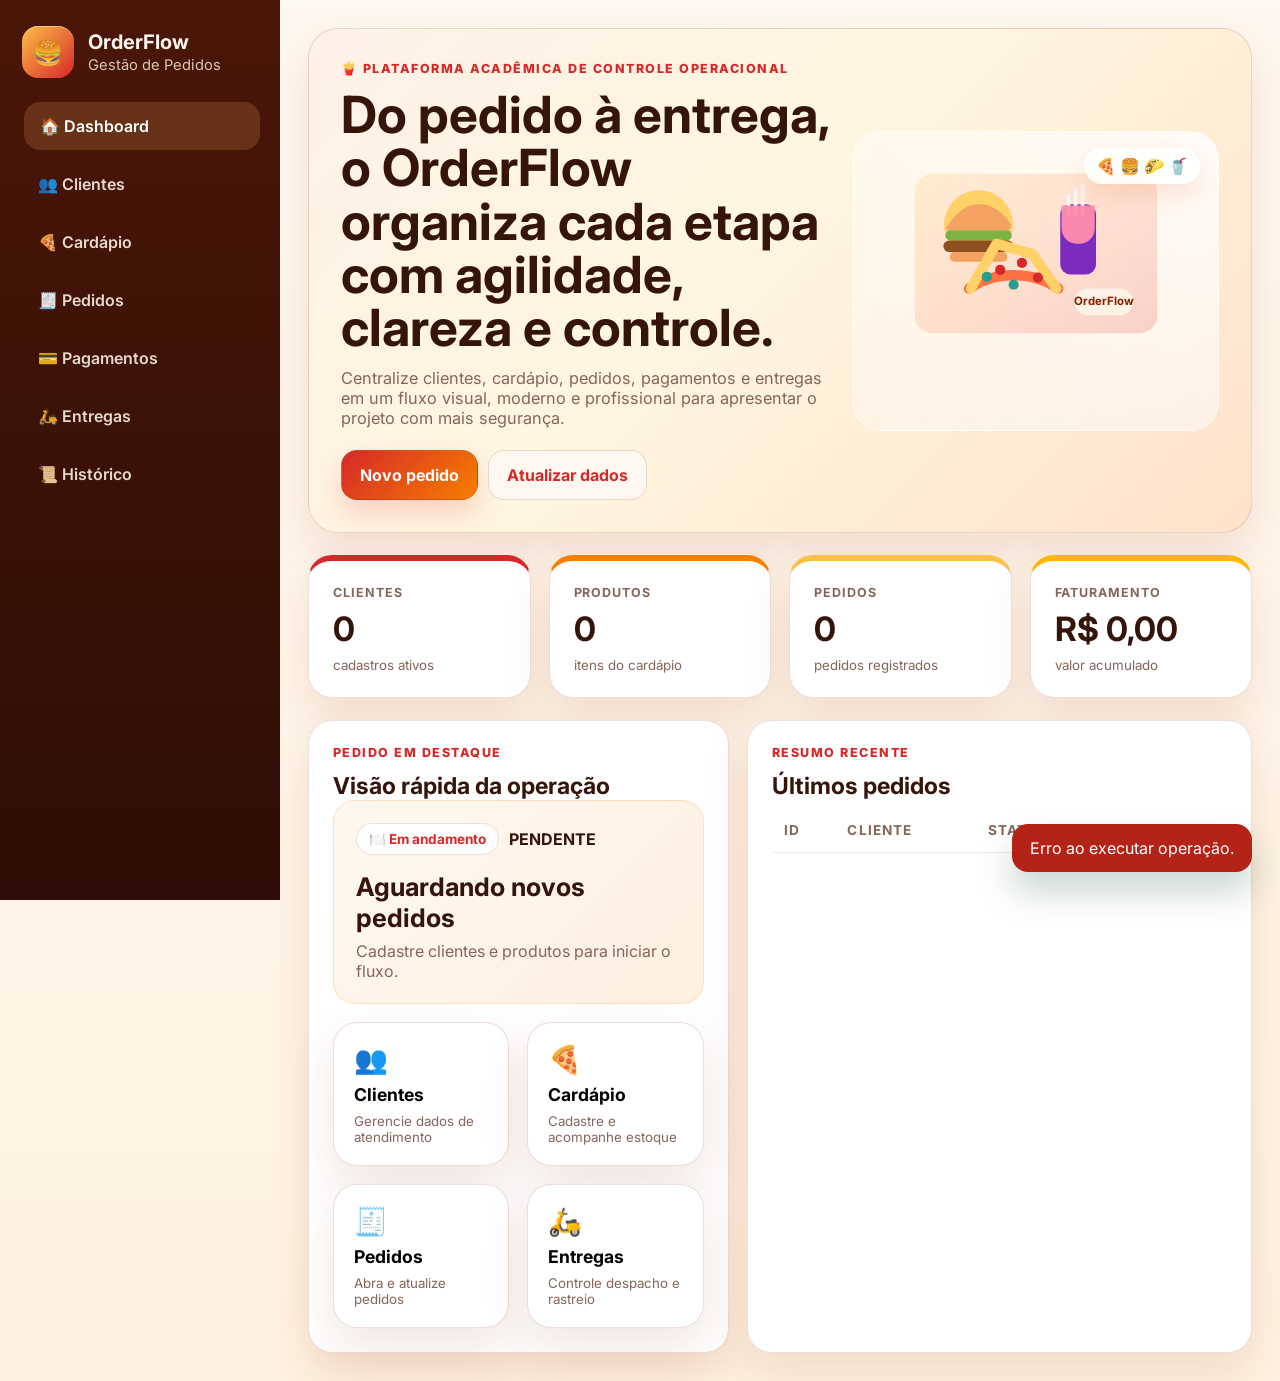
==== commit aa9186e0: "OrderFlow" ====
--- a/OrderFlow_Web/src/main/resources/static/index.html
+++ b/OrderFlow_Web/src/main/resources/static/index.html
@@ -29,18 +29,7 @@
                 <a href="#entregas" class="nav-link">🛵 Entregas</a>
                 <a href="#historico" class="nav-link">📜 Histórico</a>
             </nav>
-
-            <div class="sidebar-card warm">
-                <span>Status da API</span>
-                <strong id="api-status">Verificando...</strong>
-                <small>Conexão com o sistema</small>
-            </div>
-
-            <div class="sidebar-card muted-card">
-                <span>Foco do projeto</span>
-                <strong>Fluxo completo</strong>
-                <small>Do pedido ao fechamento da entrega</small>
-            </div>
+            <span id="api-status" hidden>Verificando...</span>
         </aside>
 
         <main class="main-content">
